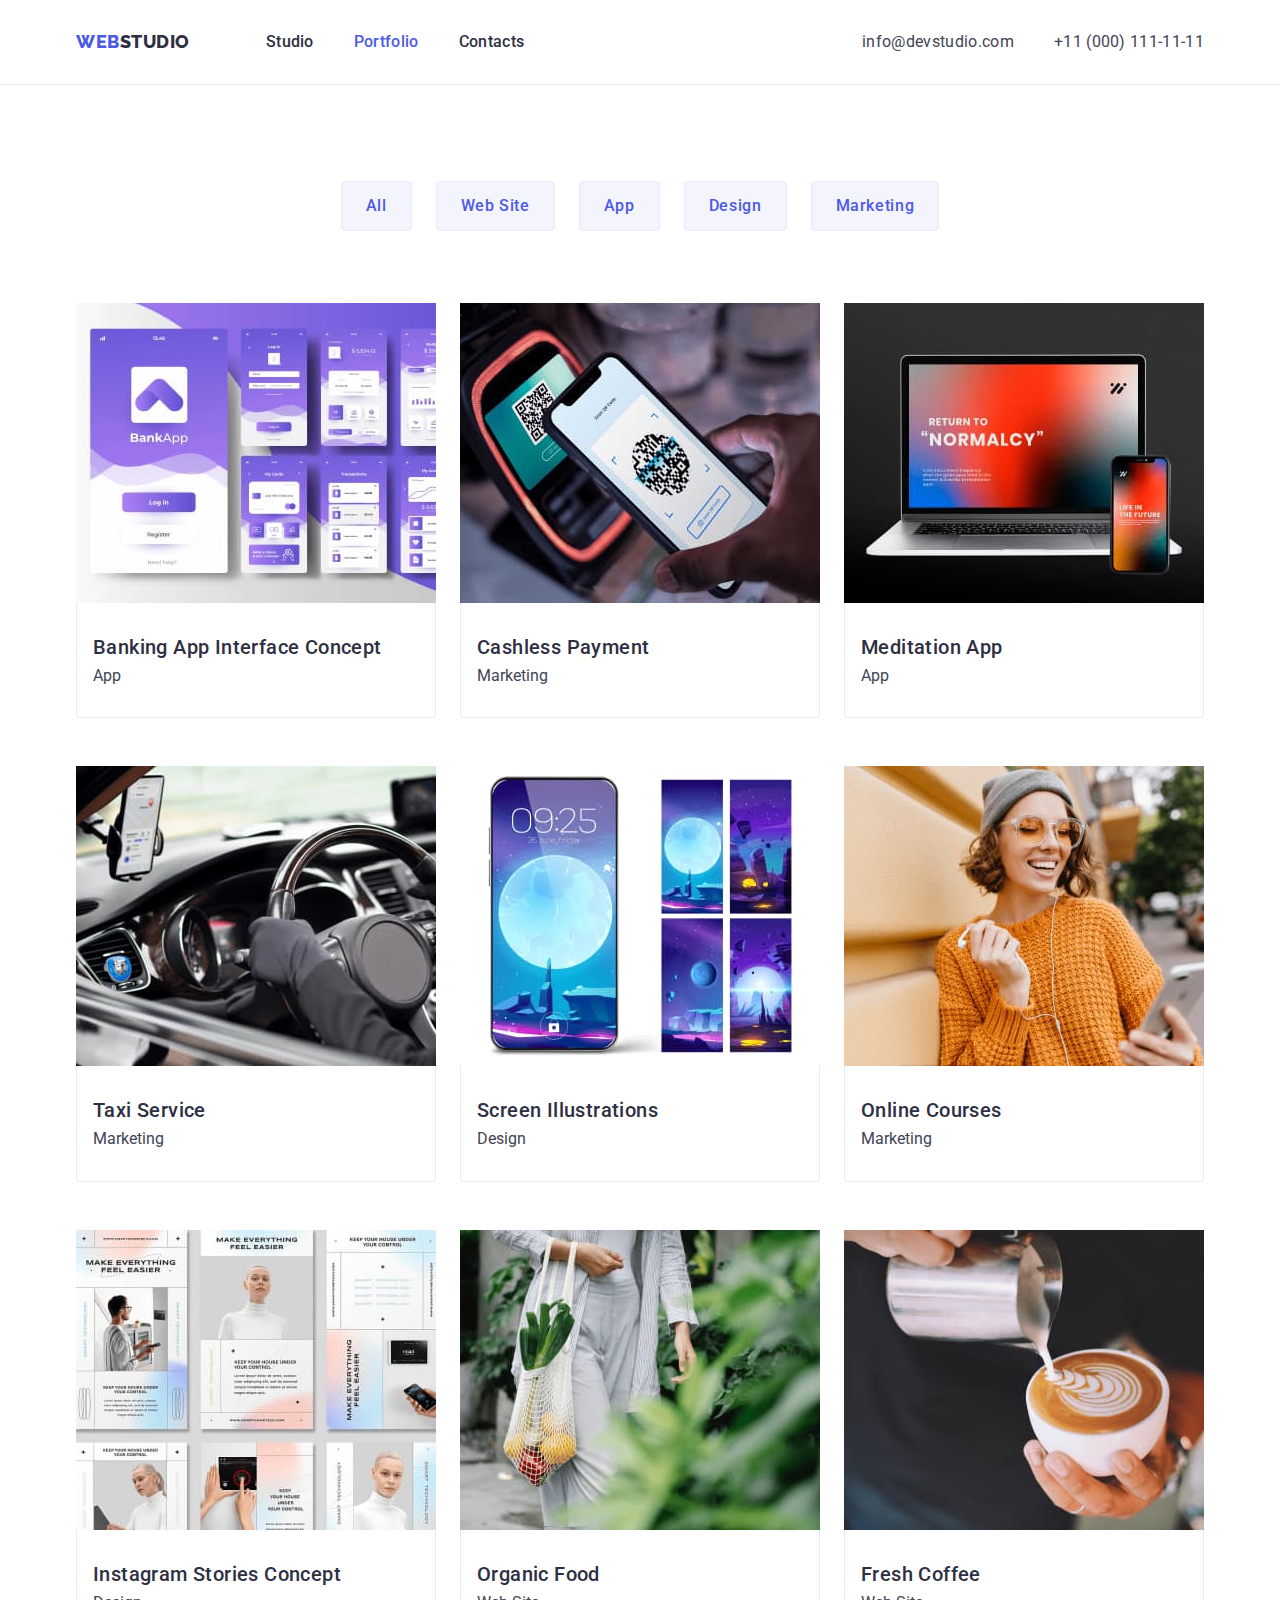
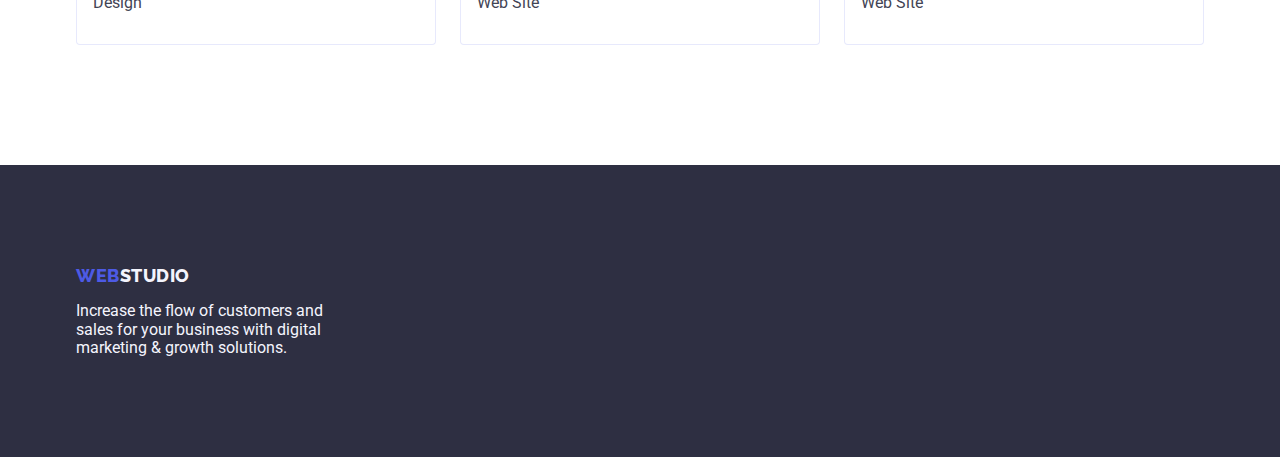
==== portfolio.html @ ab6f3e2e "Initial commit" ====
<!DOCTYPE html>
<html lang="en">
  <head>
    <meta charset="UTF-8" />
    <meta http-equiv="X-UA-Compatible" content="IE=edge" />
    <meta name="viewport" content="width=device-width, initial-scale=1.0" />
    <link rel="preconnect" href="https://fonts.googleapis.com" />
    <link rel="preconnect" href="https://fonts.gstatic.com" crossorigin />
    <link
      href="https://fonts.googleapis.com/css2?family=Raleway:wght@800&family=Roboto:wght@400;500;700;900&display=swap"
      rel="stylesheet"
    />
    <title>Portfolio</title>
    <link
      rel="stylesheet"
      href="https://cdn.jsdelivr.net/npm/modern-normalize@1.1.0/modern-normalize.min.css"
    />
    <link rel="stylesheet" href="./css/styles.css" />
  </head>
  <body>
    <!-- Page header -->
    <header class="page-header">
      <div class="container nav-container">
        <nav class="nav-box">
          <a class="logo link" href="./index.html"
            >Web<span class="logo-link">Studio</span></a
          >
          <ul class="site-nav list">
            <li>
              <a class="link nav-title" href="./index.html">Studio</a>
            </li>
            <li>
              <a class="link current nav-title" href="./portfolio.html"
                >Portfolio</a
              >
            </li>
            <li><a class="link nav-title" href="">Contacts</a></li>
          </ul>
        </nav>
        <address class="outh-nav">
          <ul class="list contact-list">
            <li class="contact">
              <a class="link contact-link" href="mailto:info@devstudio.com"
                >info@devstudio.com</a
              >
            </li>
            <li class="contact">
              <a class="link contact-link" href="tel:+110001111111"
                >+11 (000) 111-11-11</a
              >
            </li>
          </ul>
        </address>
      </div>
    </header>
    <main>
      <!-- Filters -->
      <section class="filter">
        <div class="container">
          <h1 class="title-hidden-filter visually-hidden">Filters</h1>
          <ul class="list filter-list">
            <li><button type="button" class="button-filter">All</button></li>
            <li>
              <button type="button" class="button-filter">Web Site</button>
            </li>
            <li><button type="button" class="button-filter">App</button></li>
            <li><button type="button" class="button-filter">Design</button></li>
            <li>
              <button type="button" class="button-filter">Marketing</button>
            </li>
          </ul>
          <ul class="list filter-title">
            <li class="filter-link">
              <a href="" class="link">
                <img
                  src="./images/banking.jpg"
                  alt="Banking App Interface Concept"
                  width="360"
                  height="300"
                />
                <div class="title-text">
                  <h2 class="subtitle filter-subtitle">
                    Banking App Interface Concept
                  </h2>
                  <p class="filter-title-text">App</p>
                </div>
              </a>
            </li>
            <li class="filter-link">
              <a href="" class="link">
                <img
                  src="./images/payment.jpg"
                  alt="Cashless Payment"
                  width="360"
                  height="300"
                />
                <div class="title-text">
                  <h2 class="subtitle filter-subtitle">Cashless Payment</h2>
                  <p class="filter-title-text">Marketing</p>
                </div>
              </a>
            </li>
            <li class="filter-link">
              <a href="" class="link">
                <img
                  src="./images/meditation.jpg"
                  alt="Meditation App"
                  width="360"
                  height="300"
                />
                <div class="title-text">
                  <h2 class="subtitle filter-subtitle">Meditation App</h2>
                  <p class="filter-title-text">App</p>
                </div>
              </a>
            </li>
            <li class="filter-link">
              <a href="" class="link">
                <img
                  src="./images/taxi.jpg"
                  alt="Taxi Service"
                  width="360"
                  height="300"
                />
                <div class="title-text">
                  <h2 class="subtitle filter-subtitle">Taxi Service</h2>
                  <p class="filter-title-text">Marketing</p>
                </div>
              </a>
            </li>
            <li class="filter-link">
              <a href="" class="link">
                <img
                  src="./images/screen.jpg"
                  alt="Screen Illustrations"
                  width="360"
                  height="300"
                />
                <div class="title-text">
                  <h2 class="subtitle filter-subtitle">Screen Illustrations</h2>
                  <p class="filter-title-text">Design</p>
                </div>
              </a>
            </li>
            <li class="filter-link">
              <a href="" class="link">
                <img
                  src="./images/courses.jpg"
                  alt="Online Courses"
                  width="360"
                  height="300"
                />
                <div class="title-text">
                  <h2 class="subtitle filter-subtitle">Online Courses</h2>
                  <p class="filter-title-text">Marketing</p>
                </div>
              </a>
            </li>
            <li class="filter-link">
              <a href="" class="link">
                <img
                  src="./images/instastories.jpg"
                  alt="Instagram Stories Concept"
                  width="360"
                  height="300"
                />
                <div class="title-text">
                  <h2 class="subtitle filter-subtitle">
                    Instagram Stories Concept
                  </h2>
                  <p class="filter-title-text">Design</p>
                </div>
              </a>
            </li>
            <li class="filter-link">
              <a href="" class="link">
                <img
                  src="./images/food.jpg"
                  alt="Organic Food"
                  width="360"
                  height="300"
                />
                <div class="title-text">
                  <h2 class="subtitle filter-subtitle">Organic Food</h2>
                  <p class="filter-title-text">Web Site</p>
                </div>
              </a>
            </li>
            <li class="filter-link">
              <a href="" class="link">
                <img
                  src="./images/coffee.jpg"
                  alt="Fresh Coffee"
                  width="360"
                  height="300"
                />
                <div class="title-text">
                  <h2 class="subtitle filter-subtitle">Fresh Coffee</h2>
                  <p class="filter-title-text">Web Site</p>
                </div>
              </a>
            </li>
          </ul>
        </div>
      </section>
    </main>
    <!-- Footer -->
    <footer class="footer">
      <div class="container logo-container">
        <a class="logo-footer link" href="./index.html"
          >Web<span class="logo-link-footer">Studio</span></a
        >
        <p class="logo-footer-text">
          Increase the flow of customers and sales for your business with
          digital marketing & growth solutions.
        </p>
      </div>
    </footer>
  </body>
</html>
---- css/styles.css ----
body {
    font-family: 'Roboto', sans-serif;
    color: var(--color-slate);
    background-color: var(--color-white);
}

h2 {
    text-transform: capitalize; 
    text-align: center;
}

ul {
    list-style: none;
}

img {
    display: block;
}

:root {
    --color-iris: #4d5ae5;
    --color-ocean: #404bbf;
    --color-navy-blue: #2e2f42;
    --color-green: #31d0aa;
    --color-slate: #434455;
    --color-light-slate: #8e8f99;
    --color-cornflower: #e7e9fc;
    --color-cloud: #f4f4fd;
    --color-navy-blue-modal: #2e2f42;
    --color-grey: #2e2f42;
    --color-white: #ffffff;
    --color-dairy: #fcfcfc;
}

/* Page header */

.container {
    width: 1158px;
    padding-left: 15px;
    padding-right: 15px;
    margin: 0 auto;
}

.page-header {
    color: var(--color-cornflower);
    border-bottom: 1px solid var(--color-cornflower);
    padding: 24px 0;
}

.nav-container {
    display: flex;
    align-items: center;
}

.nav-box {
    display: flex;
    align-items: center;
}

.list {
    padding: 0;
    margin: 0;
}

.link {
    text-decoration: none;
}

.logo {
    font-family: 'Raleway', sans-serif;
    font-weight: 800;
    font-size: 18px;
    line-height: 1.17;
    letter-spacing: 0.03em;
    text-transform: uppercase;
    color: var(--color-iris);
    margin-right: 76px;
}

.logo-link {
    color: var(--color-navy-blue);
}

.site-nav {
    font-weight: 500;
    font-size: 16px;
    line-height: 24px;
    letter-spacing: 0.02em;
    display: flex;
    gap: 40px;
}

.nav-title {
    color: var(--color-navy-blue);
    padding: 24px 0;
}

.site-nav .link:hover, 
.site-nav .link:focus {
    color: var(--color-ocean);
}

.site-nav .link.current {
    color: var(--color-iris);
}

.outh-nav {
    font-style: normal;
    display: flex;
    margin-left: auto;
}

.contact-list {
    display: flex;
    gap: 40px;
}

.contact {
}

.contact-link {
    font-weight: 400;
    font-size: 16px;
    line-height: 36px;
    letter-spacing: 0.02em;
    color: var(--color-slate);
}

.outh-nav .link:hover, 
.outh-nav .link:focus {
    color: var(--color-ocean);}

/* Main */

/* hero image */

.hero {
    background-color: var(--color-navy-blue);
    padding: 188px 0;
}

.subject {
    font-weight: 700;
    font-size: 56px;
    line-height: 1.07;
    letter-spacing: 0.02em;
    text-align: center;
    color: var(--color-white);
    max-width: 496px;
    margin: 0 auto 48px;
}

.button-order {
    font-weight: 500;
    font-size: 16px;
    line-height: 24px;
    letter-spacing: 0.04em;
    color: var(--color-white);
    background-color: var(--color-iris);
    font-family: inherit;
    cursor: pointer;
    border: none;
    border-radius: 4px;
    display: block;
    min-width: 169px;
    padding: 16px 32px;
    margin: 0 auto;
}

.button-order:hover,
.button-order:focus {background-color: var(--color-ocean);}

/* Section 1 */

.section-principles {
    padding: 120px 0;
}

.visually-hidden {
    position: absolute;
    width: 1px;
    height: 1px;
    margin: -1px;
    border: 0;
    padding: 0;
    white-space: nowrap;
    clip-path: inset(100%);
    clip: rect(0 0 0 0);
    overflow: hidden;
}

.title-hidden-principles {
    margin-bottom: 8px;
}

.principle-list {
    display: flex;
    gap: 24px;
}

 .principle-item {
     width: calc((100% - 72px) / 4);
 }

.subtitle {
    font-weight: 500;
    font-size: 20px;
    line-height: 1.2;
    letter-spacing: 0.02em;
    color: var(--color-navy-blue);
    margin: 0;
}

.subtitle-principles {
    margin-bottom: 8px;
}

.text {
    font-weight: 400;
    font-size: 16px;
    line-height: 1.5;
    letter-spacing: 0.02em;
    color: var(--color-slate);
    margin: 0;
}

/* Section 2 */

.doing-section {
    padding-bottom: 120px;
}

.title {
    font-weight: 700;
    font-size: 36px;
    line-height: 1.11;
    letter-spacing: 0.02em;
    text-transform: capitalize;
    color: var(--color-navy-blue);
}

.doing-title {
    margin-top: 0;
    margin-bottom: 72px;
}

.doing-list {
    display: flex;
    gap: 24px;
}

.doing-link {
   width: calc((100% - 48px) / 3) 
}

/* Section 3 */

.team-section {
    background-color: var(--color-cloud);
    padding: 120px 0;
}

.team-title {
    margin-top: 0;
    margin-bottom: 72px;
}

.team-list {
    display: flex;
    gap: 24px;
}

.team-link {
    background-color: var(--color-white);
    text-align: center;
    border-radius: 0 0 4px 4px;
}

.employee {
    padding: 32px 16px;
    border-radius: 0 0 4px 4px;
}

.position {
    text-align: center;
}

.name {
    text-align: center;
    margin-bottom: 8px;
}

/* Filters */

.filter {
    padding: 96px 0 120px;
}

.title-hidden-filter {
    visibility: hidden;    
    margin-bottom: 8px;
}

.filter-list {
    display: flex;
    margin-bottom: 72px;
    justify-content: center;
    gap: 24px;
}
.button-filter {
    font-family: 'Roboto', sans-serif;
    font-weight: 500;
    font-size: 16px;
    line-height: 24px;
    letter-spacing: 0.04em;
    color: var(--color-iris);
    background-color: var(--color-cloud);
    cursor: pointer;
    border: 1px solid var(--color-cornflower);
    border-radius: 4px;
    padding: 12px 24px;
    }

.button-filter:hover,
.button-filter:focus {
    color: var(--color-white);
    background-color: var(--color-ocean);
    border: 1px solid transparent;}

.filter-title {
    display: flex;
    flex-wrap: wrap;
    column-gap: 24px;
    row-gap: 48px;
    justify-content: space-between;
    }

.title-text {
    border: 1px solid var(--color-cornflower);
    border-top: none;
    padding: 32px 16px;
    border-radius: 0px 0px 4px 4px;
}

.filter-subtitle {
    text-align: left;
    margin-bottom: 8px;
}

.filter-link {
    width: calc((100% - 48px) / 3)
}

.filter-title-text {
    color: var(--color-slate);
    margin: 0;
}

/* Footer */

.footer {
    color: var(--color-cloud);
    background-color: var(--color-navy-blue);
    padding: 100px 0;
}

.logo-footer {
    font-family: 'Raleway', sans-serif;
    font-weight: 800;
    font-size: 18px;
    line-height: 1.17;
    letter-spacing: 0.03em;
    text-transform: uppercase;
    color: var(--color-iris);
    display: inline-block;
    margin-bottom: 16px;
}

.logo-link-footer {color: var(--color-cloud);}

.logo-container {
}
.logo-footer-text {
    max-width: 268px;
    margin: 0;
}
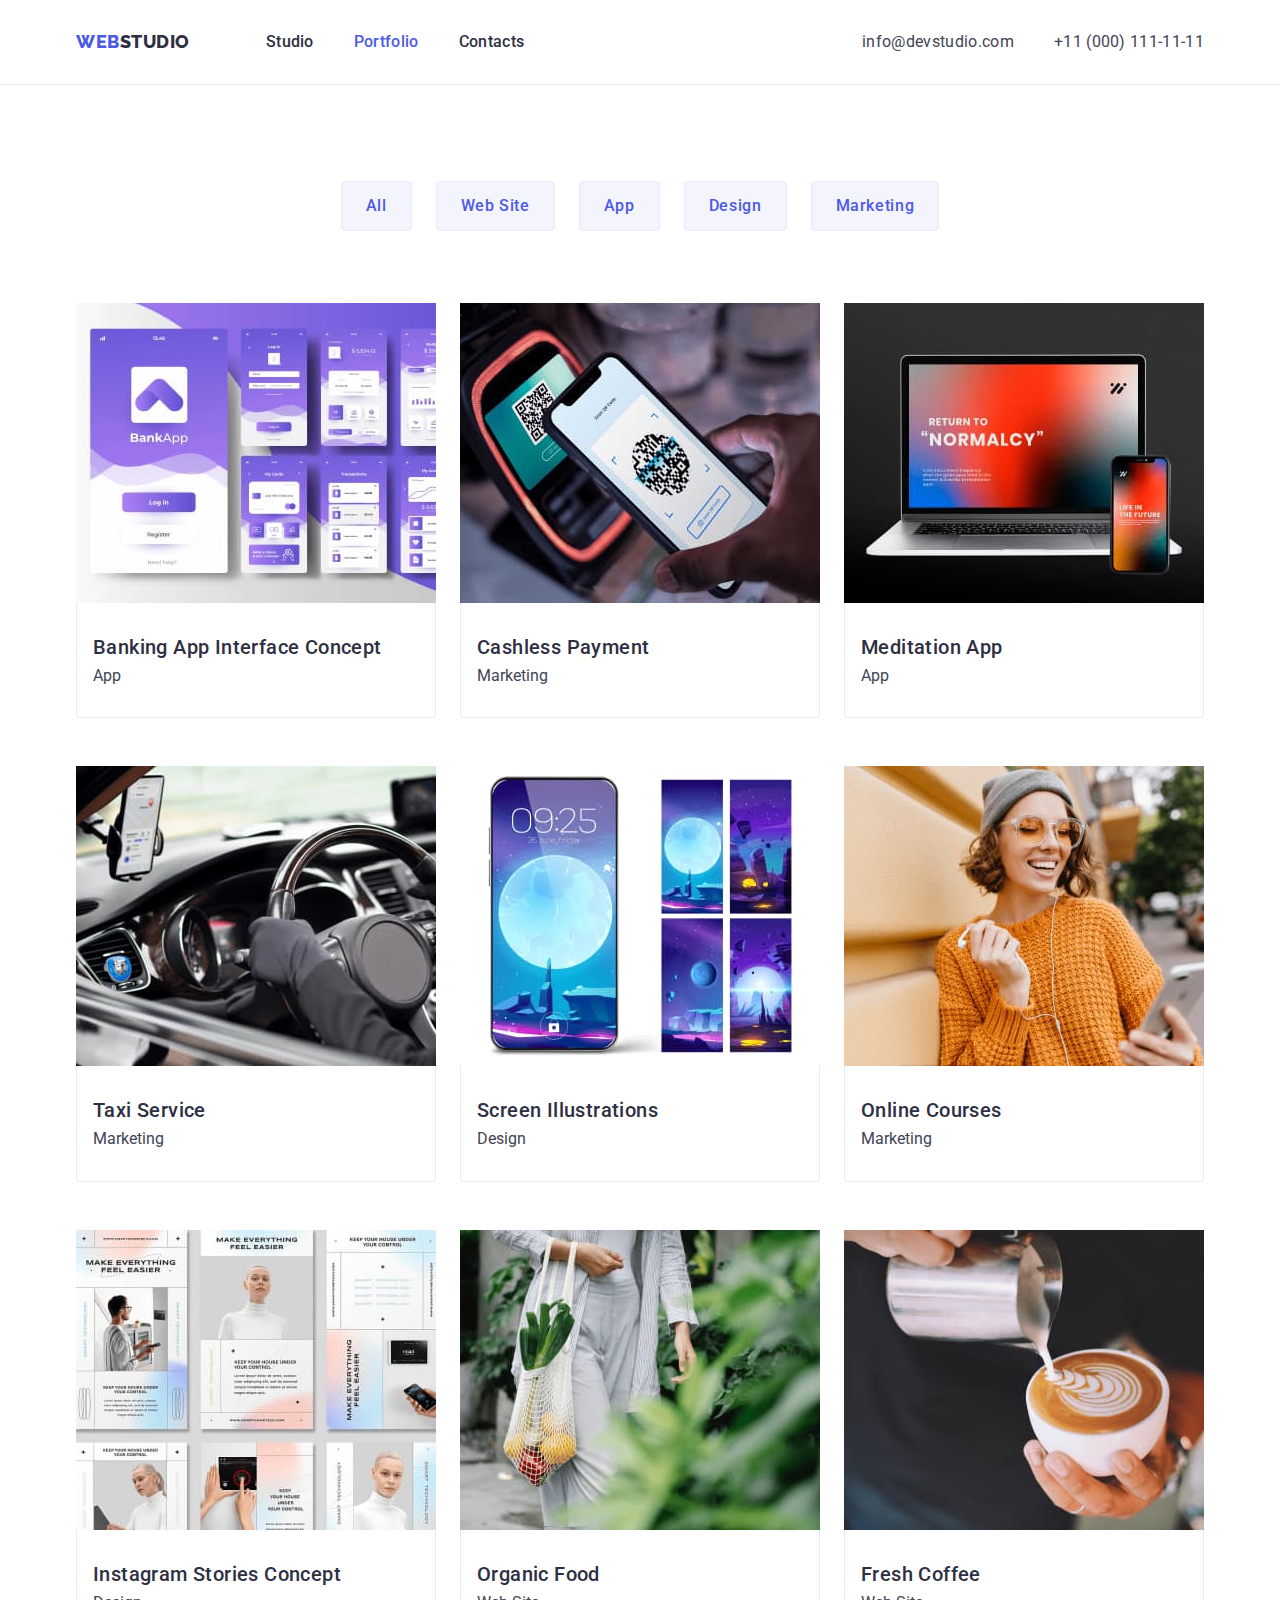
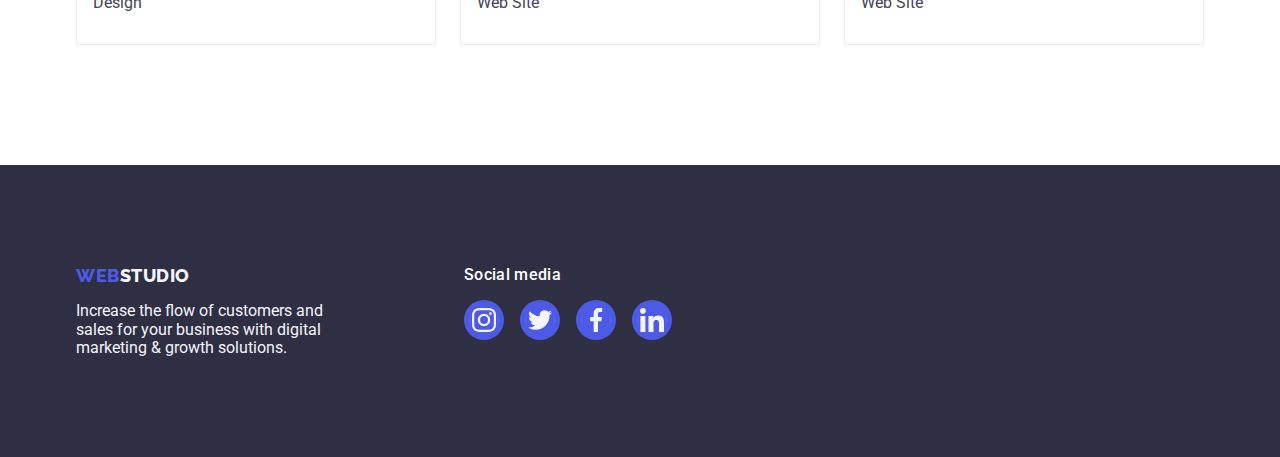
==== commit bf33b10f: "svg, box-shadow" ====
--- a/portfolio.html
+++ b/portfolio.html
@@ -71,9 +71,9 @@
           </ul>
           <ul class="list filter-title">
             <li class="filter-link">
-              <a href="" class="link">
-                <img
-                  src="./images/banking.jpg"
+              <a class="link" href="">
+                <img
+                  src="./images/portfolio/banking.jpg"
                   alt="Banking App Interface Concept"
                   width="360"
                   height="300"
@@ -87,9 +87,9 @@
               </a>
             </li>
             <li class="filter-link">
-              <a href="" class="link">
-                <img
-                  src="./images/payment.jpg"
+              <a class="link" href="">
+                <img
+                  src="./images/portfolio/payment.jpg"
                   alt="Cashless Payment"
                   width="360"
                   height="300"
@@ -101,9 +101,9 @@
               </a>
             </li>
             <li class="filter-link">
-              <a href="" class="link">
-                <img
-                  src="./images/meditation.jpg"
+              <a class="link" href="">
+                <img
+                  src="./images/portfolio/meditation.jpg"
                   alt="Meditation App"
                   width="360"
                   height="300"
@@ -115,9 +115,9 @@
               </a>
             </li>
             <li class="filter-link">
-              <a href="" class="link">
-                <img
-                  src="./images/taxi.jpg"
+              <a class="link" href="">
+                <img
+                  src="./images/portfolio/taxi.jpg"
                   alt="Taxi Service"
                   width="360"
                   height="300"
@@ -129,9 +129,9 @@
               </a>
             </li>
             <li class="filter-link">
-              <a href="" class="link">
-                <img
-                  src="./images/screen.jpg"
+              <a class="link" href="">
+                <img
+                  src="./images/portfolio/screen.jpg"
                   alt="Screen Illustrations"
                   width="360"
                   height="300"
@@ -143,9 +143,9 @@
               </a>
             </li>
             <li class="filter-link">
-              <a href="" class="link">
-                <img
-                  src="./images/courses.jpg"
+              <a class="link" href="">
+                <img
+                  src="./images/portfolio/courses.jpg"
                   alt="Online Courses"
                   width="360"
                   height="300"
@@ -157,9 +157,9 @@
               </a>
             </li>
             <li class="filter-link">
-              <a href="" class="link">
-                <img
-                  src="./images/instastories.jpg"
+              <a class="link" href="">
+                <img
+                  src="./images/portfolio/instastories.jpg"
                   alt="Instagram Stories Concept"
                   width="360"
                   height="300"
@@ -173,9 +173,9 @@
               </a>
             </li>
             <li class="filter-link">
-              <a href="" class="link">
-                <img
-                  src="./images/food.jpg"
+              <a class="link" href="">
+                <img
+                  src="./images/portfolio/food.jpg"
                   alt="Organic Food"
                   width="360"
                   height="300"
@@ -187,9 +187,9 @@
               </a>
             </li>
             <li class="filter-link">
-              <a href="" class="link">
-                <img
-                  src="./images/coffee.jpg"
+              <a class="link" href="">
+                <img
+                  src="./images/portfolio/coffee.jpg"
                   alt="Fresh Coffee"
                   width="360"
                   height="300"
@@ -206,14 +206,73 @@
     </main>
     <!-- Footer -->
     <footer class="footer">
-      <div class="container logo-container">
-        <a class="logo-footer link" href="./index.html"
-          >Web<span class="logo-link-footer">Studio</span></a
-        >
-        <p class="logo-footer-text">
-          Increase the flow of customers and sales for your business with
-          digital marketing & growth solutions.
-        </p>
+      <div class="container footer-container">
+        <div class="logo-container">
+          <a class="logo-footer link" href="./index.html"
+            >Web<span class="logo-link-footer">Studio</span></a
+          >
+          <p class="logo-footer-text">
+            Increase the flow of customers and sales for your business with
+            digital marketing & growth solutions.
+          </p>
+        </div>
+        <div class="social-container">
+          <h3 class="subtitle social-subtitle">Social media</h3>
+          <ul class="list social-list">
+            <li class="socials-item">
+              <a
+                class="socials-link-footer link"
+                href="https://instagram.com"
+                target="_blank"
+                rel="noopener noreferrer"
+                aria-label="Instagram icon"
+              >
+                <svg class="socials-icon" width="24" height="24">
+                  <use href="./images/symbol-defs.svg#icon-instagram"></use>
+                </svg>
+              </a>
+            </li>
+            <li class="socials-item">
+              <a
+                class="socials-link-footer link"
+                href="https://twitter.com"
+                target="_blank"
+                rel="noopener noreferrer"
+                aria-label="Twitter icon"
+              >
+                <svg class="socials-icon" width="24" height="24">
+                  <use href="./images/symbol-defs.svg#icon-twitter"></use>
+                </svg>
+              </a>
+            </li>
+            <li class="socials-item">
+              <a
+                class="socials-link-footer link"
+                href="https://facebook.com"
+                target="_blank"
+                rel="noopener noreferrer"
+                aria-label="Facebook icon"
+              >
+                <svg class="socials-icon" width="24" height="24">
+                  <use href="./images/symbol-defs.svg#icon-facebook"></use>
+                </svg>
+              </a>
+            </li>
+            <li class="socials-item">
+              <a
+                class="socials-link-footer link"
+                href="https://linkedin.com"
+                target="_blank"
+                rel="noopener noreferrer"
+                aria-label="Linkedin icon"
+              >
+                <svg class="socials-icon" width="24" height="24">
+                  <use href="./images/symbol-defs.svg#icon-linkedin"></use>
+                </svg>
+              </a>
+            </li>
+          </ul>
+        </div>
       </div>
     </footer>
   </body>
--- a/css/styles.css
+++ b/css/styles.css
@@ -130,13 +130,19 @@
 .outh-nav .link:focus {
     color: var(--color-ocean);}
 
-/* Main */
-
-/* hero image */
+/* Hero image */
 
 .hero {
     background-color: var(--color-navy-blue);
     padding: 188px 0;
+    max-width: 1440px;
+    height: 600px;
+    margin-left: auto;
+    margin-right: auto;
+    background-image: linear-gradient(to right, rgba(46, 47, 66, 0.7), rgba(46, 47, 66, 0.7)), url(../images/studio/people-office.jpg);
+    background-repeat: no-repeat;
+    background-position: center;
+    background-size: cover;
 }
 
 .subject {
@@ -202,17 +208,27 @@
      width: calc((100% - 72px) / 4);
  }
 
+ .principle-icon {
+    display: flex;
+    justify-content: center;
+    align-items: center;
+    height: 112px;
+    margin-bottom: 8px;
+    background-color: var(--color-cloud);
+    border-radius: 4px;
+ }
+
 .subtitle {
     font-weight: 500;
-    font-size: 20px;
     line-height: 1.2;
     letter-spacing: 0.02em;
+    margin: 0;
+}
+
+.subtitle-principles {
+    font-size: 20px;
+    margin-bottom: 8px;
     color: var(--color-navy-blue);
-    margin: 0;
-}
-
-.subtitle-principles {
-    margin-bottom: 8px;
 }
 
 .text {
@@ -274,21 +290,87 @@
     background-color: var(--color-white);
     text-align: center;
     border-radius: 0 0 4px 4px;
+    box-shadow: 0px 1px 6px rgba(46, 47, 66, 0.08), 0px 1px 1px rgba(46, 47, 66, 0.16), 0px 2px 1px rgba(46, 47, 66, 0.08);
 }
 
 .employee {
     padding: 32px 16px;
-    border-radius: 0 0 4px 4px;
 }
 
 .position {
     text-align: center;
+    margin-bottom: 8px;
 }
 
 .name {
     text-align: center;
     margin-bottom: 8px;
 }
+
+/* Socials icons */
+
+.socials {
+    display: flex;
+    justify-content: center;
+    gap: 24px;
+}
+
+.socials-link {
+    display: flex;
+    justify-content: center;
+    align-items: center;
+    width: 40px;
+    height: 40px;
+    background-color: var(--color-iris);
+    border-radius: 50%;
+}
+
+.socials-link:hover,
+.socials-link:focus {
+    background-color: var(--color-ocean);
+}
+
+.socials-icon {}
+
+/* Customers icons */
+
+.customers-section {
+    margin-bottom: 120px;
+}
+
+.customers-title {
+    margin-top: 120px;
+    margin-bottom: 72px;
+}
+
+.customers-list {
+    display: flex;
+    align-items: center;
+    gap: 24px;
+}
+
+.customers-item {
+    box-shadow: 0px 4px 4px 0px #00000040;
+}
+
+.customers-link {
+    display: flex;
+    justify-content: center;
+    align-items: center;
+    width: 168px;
+    height: 88px;
+    fill: var(--color-light-slate);
+    border: 1px solid var(--color-light-slate);
+    border-radius: 4px;
+}
+
+.customers-link:hover,
+.customers-link:focus {
+    fill: var(--color-ocean);
+    border-color: var(--color-ocean);
+}
+
+.customers-icon {}
 
 /* Filters */
 
@@ -343,12 +425,21 @@
 }
 
 .filter-subtitle {
+    font-size: 20px;
     text-align: left;
     margin-bottom: 8px;
+    color: var(--color-navy-blue);
 }
 
 .filter-link {
     width: calc((100% - 48px) / 3)
+}
+
+.filter-link:hover,
+.filter-link:focus {
+    box-shadow: 0px 1px 6px rgba(46, 47, 66, 0.08),
+    0px 1px 1px rgba(46, 47, 66, 0.16),
+    0px 2px 1px rgba(46, 47, 66, 0.08);
 }
 
 .filter-title-text {
@@ -362,6 +453,10 @@
     color: var(--color-cloud);
     background-color: var(--color-navy-blue);
     padding: 100px 0;
+}
+
+.footer-container {
+    display: flex;
 }
 
 .logo-footer {
@@ -379,8 +474,37 @@
 .logo-link-footer {color: var(--color-cloud);}
 
 .logo-container {
-}
+    margin-right: 120px;
+}
+
 .logo-footer-text {
     max-width: 268px;
     margin: 0;
+}
+
+.social-subtitle {
+    font-size: 16px;
+    margin-bottom: 16px;
+    color: var(--color-white);
+}
+
+.social-list {
+    display: flex;
+    align-items: center;
+    gap: 16px;
+}
+
+.socials-link-footer {
+    display: flex;
+    justify-content: center;
+    align-items: center;
+    width: 40px;
+    height: 40px;
+    background-color: var(--color-iris);
+    border-radius: 50%;
+}
+
+.socials-link-footer:hover,
+.socials-link-footer:focus {
+    background-color: var(--color-green);
 }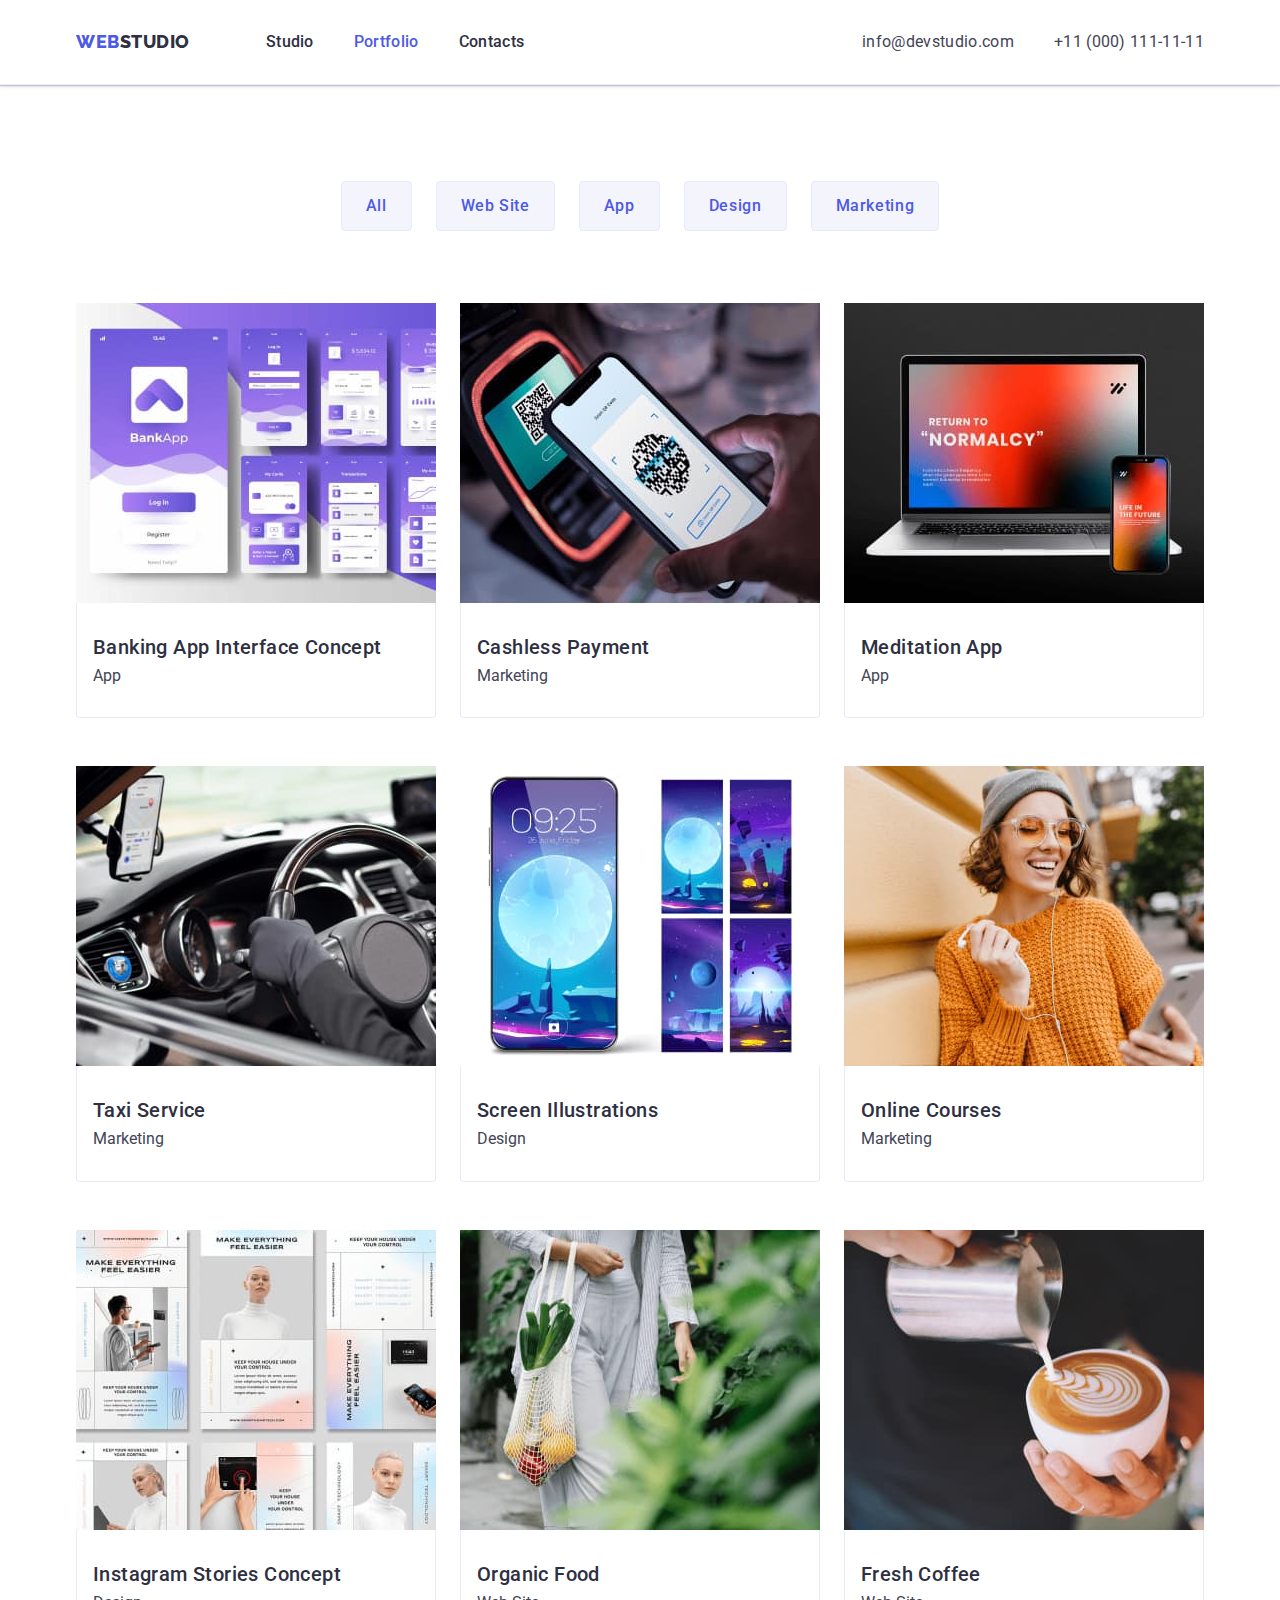
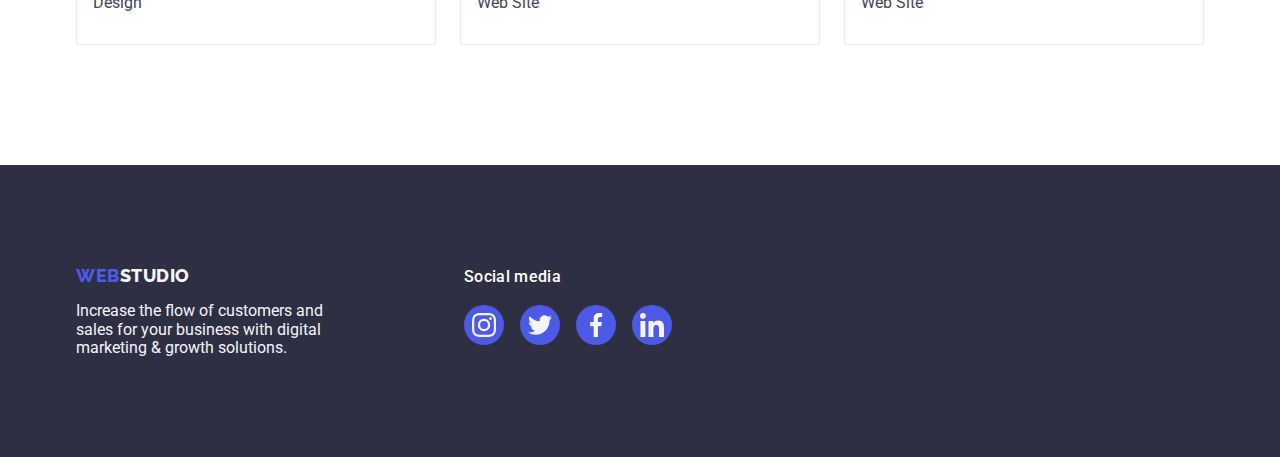
==== commit f7474fc5: "svg, box-shadow 3" ====
--- a/portfolio.html
+++ b/portfolio.html
@@ -71,7 +71,7 @@
           </ul>
           <ul class="list filter-title">
             <li class="filter-link">
-              <a class="link" href="">
+              <a class="link filter-img-link" href="">
                 <img
                   src="./images/portfolio/banking.jpg"
                   alt="Banking App Interface Concept"
@@ -87,7 +87,7 @@
               </a>
             </li>
             <li class="filter-link">
-              <a class="link" href="">
+              <a class="link filter-img-link" href="">
                 <img
                   src="./images/portfolio/payment.jpg"
                   alt="Cashless Payment"
@@ -101,7 +101,7 @@
               </a>
             </li>
             <li class="filter-link">
-              <a class="link" href="">
+              <a class="link filter-img-link" href="">
                 <img
                   src="./images/portfolio/meditation.jpg"
                   alt="Meditation App"
@@ -115,7 +115,7 @@
               </a>
             </li>
             <li class="filter-link">
-              <a class="link" href="">
+              <a class="link filter-img-link" href="">
                 <img
                   src="./images/portfolio/taxi.jpg"
                   alt="Taxi Service"
@@ -129,7 +129,7 @@
               </a>
             </li>
             <li class="filter-link">
-              <a class="link" href="">
+              <a class="link filter-img-link" href="">
                 <img
                   src="./images/portfolio/screen.jpg"
                   alt="Screen Illustrations"
@@ -143,7 +143,7 @@
               </a>
             </li>
             <li class="filter-link">
-              <a class="link" href="">
+              <a class="link filter-img-link" href="">
                 <img
                   src="./images/portfolio/courses.jpg"
                   alt="Online Courses"
@@ -157,7 +157,7 @@
               </a>
             </li>
             <li class="filter-link">
-              <a class="link" href="">
+              <a class="link filter-img-link" href="">
                 <img
                   src="./images/portfolio/instastories.jpg"
                   alt="Instagram Stories Concept"
@@ -173,7 +173,7 @@
               </a>
             </li>
             <li class="filter-link">
-              <a class="link" href="">
+              <a class="link filter-img-link" href="">
                 <img
                   src="./images/portfolio/food.jpg"
                   alt="Organic Food"
@@ -187,7 +187,7 @@
               </a>
             </li>
             <li class="filter-link">
-              <a class="link" href="">
+              <a class="link filter-img-link" href="">
                 <img
                   src="./images/portfolio/coffee.jpg"
                   alt="Fresh Coffee"
@@ -228,7 +228,7 @@
                 aria-label="Instagram icon"
               >
                 <svg class="socials-icon" width="24" height="24">
-                  <use href="./images/symbol-defs.svg#icon-instagram"></use>
+                  <use href="./images/icons.svg#icon-instagram"></use>
                 </svg>
               </a>
             </li>
@@ -241,7 +241,7 @@
                 aria-label="Twitter icon"
               >
                 <svg class="socials-icon" width="24" height="24">
-                  <use href="./images/symbol-defs.svg#icon-twitter"></use>
+                  <use href="./images/icons.svg#icon-twitter"></use>
                 </svg>
               </a>
             </li>
@@ -254,7 +254,7 @@
                 aria-label="Facebook icon"
               >
                 <svg class="socials-icon" width="24" height="24">
-                  <use href="./images/symbol-defs.svg#icon-facebook"></use>
+                  <use href="./images/icons.svg#icon-facebook"></use>
                 </svg>
               </a>
             </li>
@@ -267,7 +267,7 @@
                 aria-label="Linkedin icon"
               >
                 <svg class="socials-icon" width="24" height="24">
-                  <use href="./images/symbol-defs.svg#icon-linkedin"></use>
+                  <use href="./images/icons.svg#icon-linkedin"></use>
                 </svg>
               </a>
             </li>
--- a/css/styles.css
+++ b/css/styles.css
@@ -45,6 +45,7 @@
     color: var(--color-cornflower);
     border-bottom: 1px solid var(--color-cornflower);
     padding: 24px 0;
+    box-shadow: 0px 2px 1px rgba(46, 47, 66, 0.08), 0px 1px 1px rgba(46, 47, 66, 0.16), 0px 1px 6px rgba(46, 47, 66, 0.08);
 }
 
 .nav-container {
@@ -139,7 +140,7 @@
     height: 600px;
     margin-left: auto;
     margin-right: auto;
-    background-image: linear-gradient(to right, rgba(46, 47, 66, 0.7), rgba(46, 47, 66, 0.7)), url(../images/studio/people-office.jpg);
+    background-image: linear-gradient( rgba(46, 47, 66, 0.7), rgba(46, 47, 66, 0.7)), url(../images/studio/people-office.jpg);
     background-repeat: no-repeat;
     background-position: center;
     background-size: cover;
@@ -294,7 +295,7 @@
 }
 
 .employee {
-    padding: 32px 16px;
+    padding: 32px 0;
 }
 
 .position {
@@ -330,16 +331,19 @@
     background-color: var(--color-ocean);
 }
 
-.socials-icon {}
-
-/* Customers icons */
+.socials-icon {
+    fill: var(--color-cloud);
+}
+
+/* Customers */
 
 .customers-section {
-    margin-bottom: 120px;
+    padding-top: 120px;
+    padding-bottom: 120px;
 }
 
 .customers-title {
-    margin-top: 120px;
+    line-height: 1.1;
     margin-bottom: 72px;
 }
 
@@ -359,18 +363,20 @@
     align-items: center;
     width: 168px;
     height: 88px;
-    fill: var(--color-light-slate);
+    color: var(--color-light-slate);
     border: 1px solid var(--color-light-slate);
     border-radius: 4px;
 }
 
 .customers-link:hover,
 .customers-link:focus {
-    fill: var(--color-ocean);
+    color: var(--color-ocean);
     border-color: var(--color-ocean);
 }
 
-.customers-icon {}
+.customers-icon {
+    fill: currentColor;
+}
 
 /* Filters */
 
@@ -407,7 +413,11 @@
 .button-filter:focus {
     color: var(--color-white);
     background-color: var(--color-ocean);
-    border: 1px solid transparent;}
+    box-shadow: 0px 3px 1px rgba(0, 0, 0, 0.1),
+        0px 2px 1px rgba(0, 0, 0, 0.08),
+        0px 2px 2px rgba(0, 0, 0, 0.12);
+    border: 1px solid transparent;
+}
 
 .filter-title {
     display: flex;
@@ -435,8 +445,12 @@
     width: calc((100% - 48px) / 3)
 }
 
-.filter-link:hover,
-.filter-link:focus {
+.filter-img-link {
+    display: block;
+}
+
+.filter-img-link:hover,
+.filter-img-link:focus {
     box-shadow: 0px 1px 6px rgba(46, 47, 66, 0.08),
     0px 1px 1px rgba(46, 47, 66, 0.16),
     0px 2px 1px rgba(46, 47, 66, 0.08);
@@ -457,6 +471,7 @@
 
 .footer-container {
     display: flex;
+    align-items: baseline;
 }
 
 .logo-footer {
@@ -484,6 +499,7 @@
 
 .social-subtitle {
     font-size: 16px;
+    line-height: 1.5;
     margin-bottom: 16px;
     color: var(--color-white);
 }
